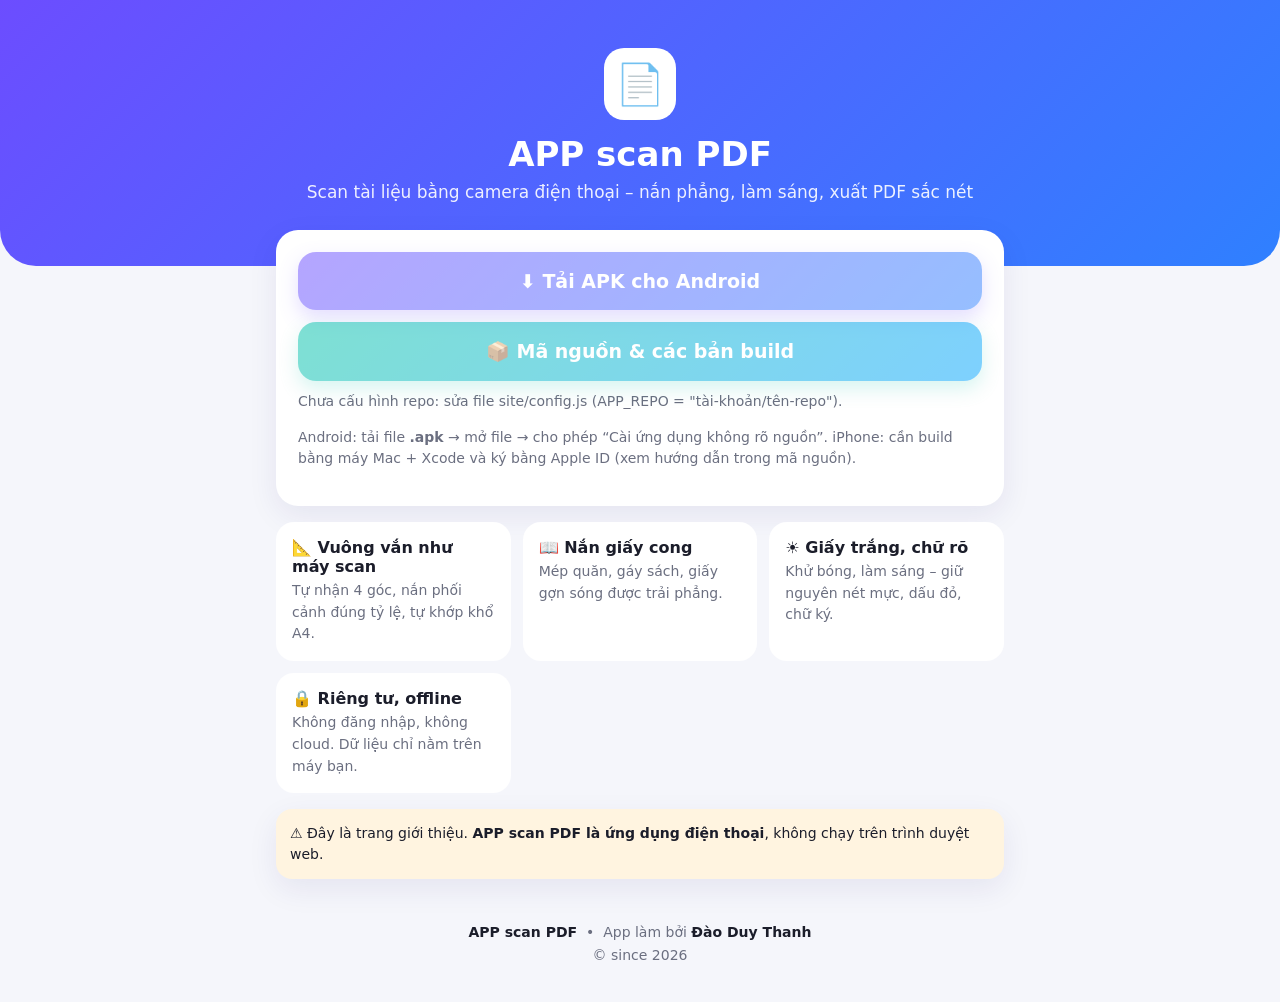
==== site/index.html @ d69fa2d2 "up date" ====
<!DOCTYPE html>
<html lang="vi">
<head>
<meta charset="utf-8">
<meta name="viewport" content="width=device-width, initial-scale=1">
<title>APP scan PDF – Scan tài liệu trên điện thoại</title>
<meta name="description" content="APP scan PDF: scan tài liệu bằng camera, nắn phẳng, làm sáng, xuất PDF. App làm bởi Đào Duy Thanh.">
<style>
  :root{--v:#6C4DFF;--b:#2F80FF;--t:#00C2A8;--ink:#1B1D2A;--bg:#F5F6FB}
  *{box-sizing:border-box}
  body{margin:0;font-family:system-ui,-apple-system,"Segoe UI",Roboto,Arial,sans-serif;background:var(--bg);color:var(--ink)}
  header{background:linear-gradient(135deg,var(--v),var(--b));color:#fff;padding:48px 20px 64px;border-radius:0 0 36px 36px;text-align:center}
  .logo{width:72px;height:72px;margin:0 auto 14px;background:#fff;border-radius:20px;display:flex;align-items:center;justify-content:center;font-size:40px}
  h1{margin:0;font-size:34px;font-weight:900}
  header p{margin:8px 0 0;opacity:.9;font-size:17px}
  main{max-width:760px;margin:-36px auto 0;padding:0 16px}
  .card{background:#fff;border-radius:22px;padding:22px;box-shadow:0 10px 30px rgba(40,30,120,.08);margin-bottom:16px}
  .btn{display:flex;align-items:center;justify-content:center;gap:10px;width:100%;padding:18px;border-radius:18px;
       background:linear-gradient(135deg,var(--v),var(--b));color:#fff;font-size:19px;font-weight:800;text-decoration:none;
       box-shadow:0 8px 18px rgba(108,77,255,.35)}
  .btn.alt{background:linear-gradient(135deg,#00C2A8,#00A3FF);box-shadow:0 8px 18px rgba(0,194,168,.3);margin-top:12px}
  .muted{color:#6B6F80;font-size:14px;line-height:1.55}
  .grid{display:grid;grid-template-columns:repeat(auto-fit,minmax(200px,1fr));gap:12px}
  .f{background:#fff;border-radius:18px;padding:16px}
  .f b{display:block;margin-bottom:4px}
  .warn{background:#FFF4E0;border-radius:16px;padding:14px;font-size:14px;line-height:1.5}
  footer{text-align:center;color:#6B6F80;font-size:14px;line-height:1.6;padding:26px 16px 36px}
  footer b{color:var(--ink);font-weight:900}
  #status{margin-top:10px}
</style>
<script src="config.js"></script>
</head>
<body>
<header>
  <div class="logo">📄</div>
  <h1>APP scan PDF</h1>
  <p>Scan tài liệu bằng camera điện thoại – nắn phẳng, làm sáng, xuất PDF sắc nét</p>
</header>
<main>
  <div class="card">
    <a id="apk" class="btn" href="#">⬇️ Tải APK cho Android</a>
    <a id="gh" class="btn alt" href="#">📦 Mã nguồn &amp; các bản build</a>
    <p id="status" class="muted"></p>
    <p class="muted">Android: tải file <b>.apk</b> → mở file → cho phép “Cài ứng dụng không rõ nguồn”.
      iPhone: cần build bằng máy Mac + Xcode và ký bằng Apple ID (xem hướng dẫn trong mã nguồn).</p>
  </div>
  <div class="grid">
    <div class="f"><b>📐 Vuông vắn như máy scan</b><span class="muted">Tự nhận 4 góc, nắn phối cảnh đúng tỷ lệ, tự khớp khổ A4.</span></div>
    <div class="f"><b>📖 Nắn giấy cong</b><span class="muted">Mép quăn, gáy sách, giấy gợn sóng được trải phẳng.</span></div>
    <div class="f"><b>☀️ Giấy trắng, chữ rõ</b><span class="muted">Khử bóng, làm sáng – giữ nguyên nét mực, dấu đỏ, chữ ký.</span></div>
    <div class="f"><b>🔒 Riêng tư, offline</b><span class="muted">Không đăng nhập, không cloud. Dữ liệu chỉ nằm trên máy bạn.</span></div>
  </div>
  <div class="card warn" style="margin-top:16px">
    ⚠️ Đây là trang giới thiệu. <b>APP scan PDF là ứng dụng điện thoại</b>, không chạy trên trình duyệt web.
  </div>
</main>
<footer>
  <b>APP scan PDF</b> &nbsp;•&nbsp; App làm bởi <b>Đào Duy Thanh</b><br>© since 2026
</footer>
<script>
  const repo = (window.APP_REPO || "").trim();
  const apk = document.getElementById("apk"), gh = document.getElementById("gh"), st = document.getElementById("status");
  if (!repo) {
    apk.removeAttribute("href"); gh.removeAttribute("href");
    apk.style.opacity = gh.style.opacity = .5;
    st.textContent = "Chưa cấu hình repo: sửa file site/config.js (APP_REPO = \"tài-khoản/tên-repo\").";
  } else {
    apk.href = "https://github.com/" + repo + "/releases/latest/download/app-release.apk";
    gh.href = "https://github.com/" + repo + "/releases";
    fetch("https://api.github.com/repos/" + repo + "/releases/latest")
      .then(r => r.ok ? r.json() : Promise.reject(r.status))
      .then(j => { st.textContent = "Bản mới nhất: " + j.name + " – " + new Date(j.published_at).toLocaleString("vi-VN"); })
      .catch(() => { st.textContent = "Chưa có bản build nào. Bản APK sẽ xuất hiện sau khi GitHub Actions build thành công."; });
  }
</script>
</body>
</html>
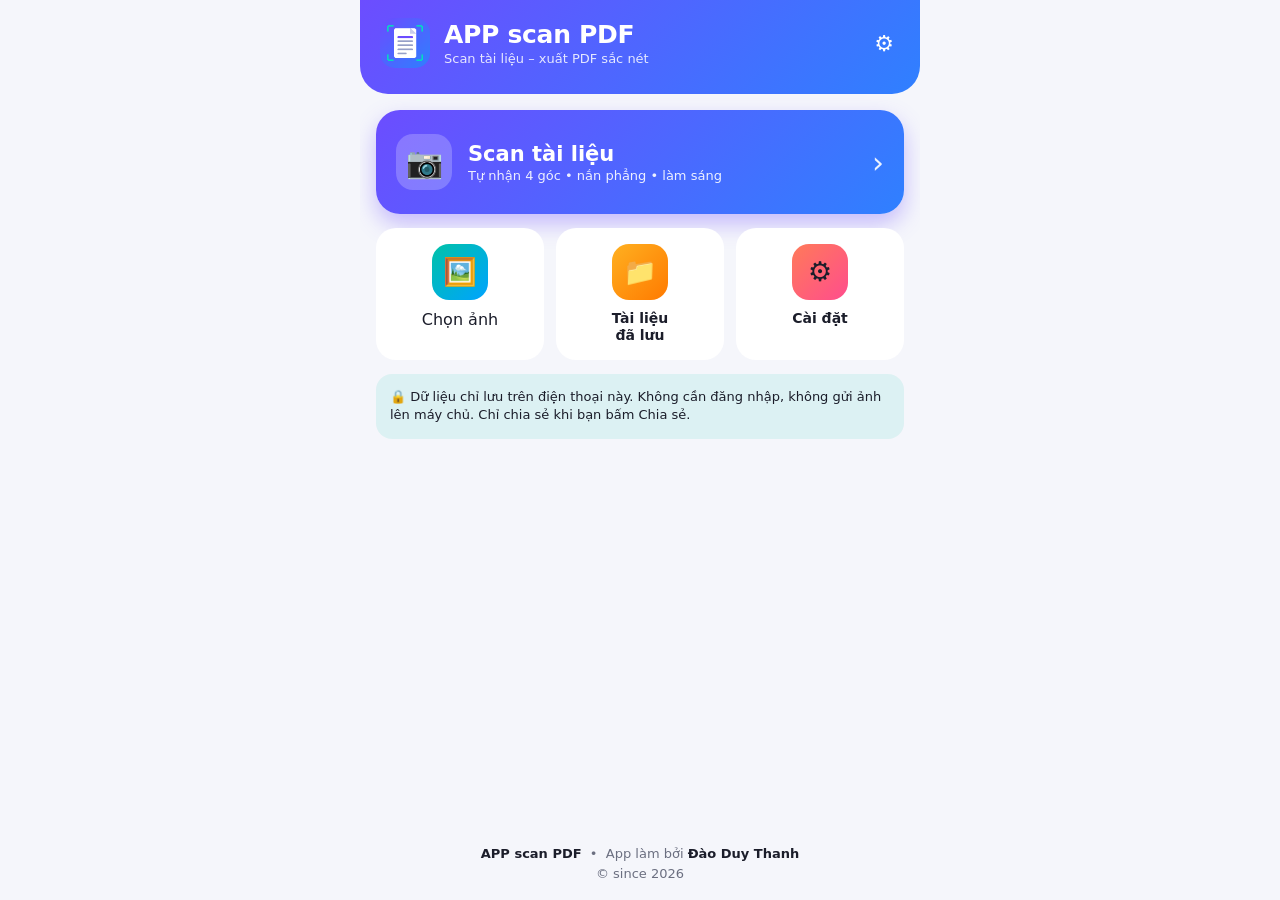
==== commit 5a2dd78f: "tạo app" ====
--- a/site/index.html
+++ b/site/index.html
@@ -2,76 +2,186 @@
 <html lang="vi">
 <head>
 <meta charset="utf-8">
-<meta name="viewport" content="width=device-width, initial-scale=1">
-<title>APP scan PDF – Scan tài liệu trên điện thoại</title>
-<meta name="description" content="APP scan PDF: scan tài liệu bằng camera, nắn phẳng, làm sáng, xuất PDF. App làm bởi Đào Duy Thanh.">
-<style>
-  :root{--v:#6C4DFF;--b:#2F80FF;--t:#00C2A8;--ink:#1B1D2A;--bg:#F5F6FB}
-  *{box-sizing:border-box}
-  body{margin:0;font-family:system-ui,-apple-system,"Segoe UI",Roboto,Arial,sans-serif;background:var(--bg);color:var(--ink)}
-  header{background:linear-gradient(135deg,var(--v),var(--b));color:#fff;padding:48px 20px 64px;border-radius:0 0 36px 36px;text-align:center}
-  .logo{width:72px;height:72px;margin:0 auto 14px;background:#fff;border-radius:20px;display:flex;align-items:center;justify-content:center;font-size:40px}
-  h1{margin:0;font-size:34px;font-weight:900}
-  header p{margin:8px 0 0;opacity:.9;font-size:17px}
-  main{max-width:760px;margin:-36px auto 0;padding:0 16px}
-  .card{background:#fff;border-radius:22px;padding:22px;box-shadow:0 10px 30px rgba(40,30,120,.08);margin-bottom:16px}
-  .btn{display:flex;align-items:center;justify-content:center;gap:10px;width:100%;padding:18px;border-radius:18px;
-       background:linear-gradient(135deg,var(--v),var(--b));color:#fff;font-size:19px;font-weight:800;text-decoration:none;
-       box-shadow:0 8px 18px rgba(108,77,255,.35)}
-  .btn.alt{background:linear-gradient(135deg,#00C2A8,#00A3FF);box-shadow:0 8px 18px rgba(0,194,168,.3);margin-top:12px}
-  .muted{color:#6B6F80;font-size:14px;line-height:1.55}
-  .grid{display:grid;grid-template-columns:repeat(auto-fit,minmax(200px,1fr));gap:12px}
-  .f{background:#fff;border-radius:18px;padding:16px}
-  .f b{display:block;margin-bottom:4px}
-  .warn{background:#FFF4E0;border-radius:16px;padding:14px;font-size:14px;line-height:1.5}
-  footer{text-align:center;color:#6B6F80;font-size:14px;line-height:1.6;padding:26px 16px 36px}
-  footer b{color:var(--ink);font-weight:900}
-  #status{margin-top:10px}
-</style>
-<script src="config.js"></script>
+<meta name="viewport" content="width=device-width, initial-scale=1, viewport-fit=cover, user-scalable=no">
+<meta name="theme-color" content="#6C4DFF">
+<meta name="apple-mobile-web-app-capable" content="yes">
+<meta name="mobile-web-app-capable" content="yes">
+<meta name="apple-mobile-web-app-status-bar-style" content="black-translucent">
+<meta name="apple-mobile-web-app-title" content="APP scan PDF">
+<meta name="description" content="APP scan PDF – scan tài liệu bằng camera điện thoại, nắn phẳng, làm sáng, xuất PDF. App làm bởi Đào Duy Thanh.">
+<title>APP scan PDF</title>
+<link rel="manifest" href="manifest.webmanifest">
+<link rel="icon" href="icons/icon-192.png">
+<link rel="apple-touch-icon" href="icons/apple-touch-icon.png">
+<link rel="stylesheet" href="app.css">
 </head>
 <body>
-<header>
-  <div class="logo">📄</div>
-  <h1>APP scan PDF</h1>
-  <p>Scan tài liệu bằng camera điện thoại – nắn phẳng, làm sáng, xuất PDF sắc nét</p>
-</header>
-<main>
-  <div class="card">
-    <a id="apk" class="btn" href="#">⬇️ Tải APK cho Android</a>
-    <a id="gh" class="btn alt" href="#">📦 Mã nguồn &amp; các bản build</a>
-    <p id="status" class="muted"></p>
-    <p class="muted">Android: tải file <b>.apk</b> → mở file → cho phép “Cài ứng dụng không rõ nguồn”.
-      iPhone: cần build bằng máy Mac + Xcode và ký bằng Apple ID (xem hướng dẫn trong mã nguồn).</p>
-  </div>
-  <div class="grid">
-    <div class="f"><b>📐 Vuông vắn như máy scan</b><span class="muted">Tự nhận 4 góc, nắn phối cảnh đúng tỷ lệ, tự khớp khổ A4.</span></div>
-    <div class="f"><b>📖 Nắn giấy cong</b><span class="muted">Mép quăn, gáy sách, giấy gợn sóng được trải phẳng.</span></div>
-    <div class="f"><b>☀️ Giấy trắng, chữ rõ</b><span class="muted">Khử bóng, làm sáng – giữ nguyên nét mực, dấu đỏ, chữ ký.</span></div>
-    <div class="f"><b>🔒 Riêng tư, offline</b><span class="muted">Không đăng nhập, không cloud. Dữ liệu chỉ nằm trên máy bạn.</span></div>
-  </div>
-  <div class="card warn" style="margin-top:16px">
-    ⚠️ Đây là trang giới thiệu. <b>APP scan PDF là ứng dụng điện thoại</b>, không chạy trên trình duyệt web.
-  </div>
-</main>
-<footer>
-  <b>APP scan PDF</b> &nbsp;•&nbsp; App làm bởi <b>Đào Duy Thanh</b><br>© since 2026
-</footer>
-<script>
-  const repo = (window.APP_REPO || "").trim();
-  const apk = document.getElementById("apk"), gh = document.getElementById("gh"), st = document.getElementById("status");
-  if (!repo) {
-    apk.removeAttribute("href"); gh.removeAttribute("href");
-    apk.style.opacity = gh.style.opacity = .5;
-    st.textContent = "Chưa cấu hình repo: sửa file site/config.js (APP_REPO = \"tài-khoản/tên-repo\").";
-  } else {
-    apk.href = "https://github.com/" + repo + "/releases/latest/download/app-release.apk";
-    gh.href = "https://github.com/" + repo + "/releases";
-    fetch("https://api.github.com/repos/" + repo + "/releases/latest")
-      .then(r => r.ok ? r.json() : Promise.reject(r.status))
-      .then(j => { st.textContent = "Bản mới nhất: " + j.name + " – " + new Date(j.published_at).toLocaleString("vi-VN"); })
-      .catch(() => { st.textContent = "Chưa có bản build nào. Bản APK sẽ xuất hiện sau khi GitHub Actions build thành công."; });
-  }
-</script>
+<div id="app">
+
+  <!-- ===================== TRANG CHỦ ===================== -->
+  <section id="home" class="screen active">
+    <header class="brand">
+      <img class="logo" src="icons/icon-192.png" alt="APP scan PDF">
+      <div class="bt"><h1>APP scan PDF</h1><p>Scan tài liệu – xuất PDF sắc nét</p></div>
+      <button class="icon-btn light" data-go="settings" aria-label="Cài đặt">⚙️</button>
+    </header>
+    <main class="pad">
+      <button class="big-btn" id="btnScan">
+        <span class="bi">📷</span>
+        <span class="bl"><b>Scan tài liệu</b><small>Tự nhận 4 góc • nắn phẳng • làm sáng</small></span>
+        <span class="chev">›</span>
+      </button>
+      <div class="tiles">
+        <label class="tile"><input type="file" id="fileImport" accept="image/*" multiple hidden>
+          <span class="ti g-teal">🖼️</span>Chọn ảnh</label>
+        <button class="tile" data-go="library"><span class="ti g-amber">📁</span>Tài liệu<br>đã lưu</button>
+        <button class="tile" data-go="settings"><span class="ti g-coral">⚙️</span>Cài đặt</button>
+      </div>
+      <div id="installBox" class="note hidden">
+        <b>📲 Cài APP scan PDF lên màn hình chính</b>
+        <span id="installText">Mở nhanh như app, dùng được khi không có mạng.</span>
+        <button id="btnInstall" class="btn small">Cài đặt app</button>
+      </div>
+      <h3 id="recentTitle" class="hidden">Gần đây</h3>
+      <div id="recent"></div>
+      <div class="note teal">🔒 Dữ liệu chỉ lưu trên điện thoại này. Không cần đăng nhập, không gửi ảnh lên máy chủ. Chỉ chia sẻ khi bạn bấm Chia sẻ.</div>
+    </main>
+    <footer class="foot"><b>APP scan PDF</b> &nbsp;•&nbsp; App làm bởi <b>Đào Duy Thanh</b><br>© since 2026</footer>
+  </section>
+
+  <!-- ===================== CAMERA ===================== -->
+  <section id="camera" class="screen dark">
+    <div class="cam-top">
+      <button class="icon-btn light" id="camClose" aria-label="Đóng">✕</button>
+      <div class="sp"></div>
+      <button class="icon-btn light" id="camTorch" aria-label="Đèn" hidden>🔦</button>
+      <button class="icon-btn light" id="camGrid" aria-label="Lưới">▦</button>
+      <button class="pill" id="camAuto">Tự động</button>
+    </div>
+    <div class="cam-view" id="camView">
+      <video id="video" playsinline muted autoplay></video>
+      <canvas id="overlay"></canvas>
+      <div class="level hidden" id="level"><div class="bub"><i></i></div><span>Máy song song giấy</span></div>
+      <div class="flash" id="camFlash"></div>
+    </div>
+    <div class="cam-hint" id="camHint">Đang mở camera…</div>
+    <div class="cam-bottom">
+      <label class="round-btn"><input type="file" id="camImport" accept="image/*" multiple hidden>🖼️</label>
+      <button class="shutter" id="shutter" aria-label="Chụp"><span>📷</span></button>
+      <button class="thumb-btn" id="camDone"><img id="camThumb" alt=""><b id="camCount">0</b><small>Xong</small></button>
+    </div>
+  </section>
+
+  <!-- ===================== TRANG TÀI LIỆU ===================== -->
+  <section id="doc" class="screen">
+    <div class="bar">
+      <button class="icon-btn" data-back aria-label="Quay lại">‹</button>
+      <h2 id="docName" class="grow ellipsis">Tài liệu</h2>
+      <button class="icon-btn" id="docRename" aria-label="Đổi tên">✏️</button>
+    </div>
+    <main class="pad" id="pageList"></main>
+    <div class="actions">
+      <button class="btn outline" id="docAddCam">📷 Chụp</button>
+      <label class="btn outline sq"><input type="file" id="docImport" accept="image/*" multiple hidden>🖼️</label>
+      <button class="btn" id="docExport">⬆️ Xuất / Gửi</button>
+    </div>
+  </section>
+
+  <!-- ===================== CHỈNH SỬA ===================== -->
+  <section id="editor" class="screen">
+    <div class="bar">
+      <button class="icon-btn" id="edBack" aria-label="Xong">‹</button>
+      <h2 class="grow" id="edTitle">Trang 1</h2>
+      <button class="icon-btn" id="edUndo" aria-label="Hoàn tác">↶</button>
+      <button class="icon-btn" id="edRedo" aria-label="Làm lại">↷</button>
+    </div>
+    <div class="ed-view" id="edView">
+      <canvas id="edCanvas"></canvas>
+      <canvas id="edGrid" class="hidden"></canvas>
+      <div class="ed-corner hidden" id="edCorner"><canvas id="cornerCanvas"></canvas><canvas id="loupe" class="hidden"></canvas></div>
+      <div class="spinner hidden" id="edSpin"></div>
+      <div class="ed-tools">
+        <button class="chip-btn" id="edCompare">⇆ Giữ để so sánh</button>
+        <button class="chip-btn" id="edGridBtn">▦ Lưới</button>
+      </div>
+    </div>
+    <div class="ed-panel" id="edPanel"></div>
+    <nav class="tabs">
+      <button data-tab="crop" class="on">✂️<span>Góc / Crop</span></button>
+      <button data-tab="light">☀️<span>Ánh sáng</span></button>
+      <button data-tab="color">🎨<span>Chế độ màu</span></button>
+    </nav>
+  </section>
+
+  <!-- ===================== XUẤT FILE ===================== -->
+  <section id="export" class="screen">
+    <div class="bar"><button class="icon-btn" data-back aria-label="Quay lại">‹</button><h2 class="grow">Xuất file</h2></div>
+    <main class="pad">
+      <label class="lbl">Định dạng</label>
+      <div class="chips" id="exFormat">
+        <button data-v="pdf" class="on">PDF</button><button data-v="jpg">JPG</button><button data-v="png">PNG</button><button data-v="orig">Ảnh gốc</button>
+      </div>
+      <label class="lbl" for="exName">Tên file</label>
+      <input id="exName" class="input" placeholder="Tên file (có thể dùng tiếng Việt)">
+      <div id="exPdfOpts">
+        <label class="lbl">Khổ giấy PDF</label>
+        <div class="chips" id="exSize"><button data-v="a4" class="on">A4</button><button data-v="auto">Theo tài liệu</button><button data-v="letter">Letter</button><button data-v="a5">A5</button></div>
+        <label class="lbl">Chất lượng ảnh trong PDF</label>
+        <div class="chips" id="exPdfQ"><button data-v="95" class="on">Cao (JPEG 95)</button><button data-v="85">Vừa (85)</button><button data-v="lossless">Không nén mất dữ liệu</button></div>
+      </div>
+      <div id="exJpgOpts" class="hidden">
+        <label class="lbl">Chất lượng JPG: <b id="exJpgQv">95</b></label>
+        <input type="range" id="exJpgQ" min="60" max="100" value="95">
+      </div>
+      <p class="muted" id="exNote">Ảnh xuất dùng độ phân giải đầy đủ của ảnh chụp, mã hoá 1 lần.</p>
+      <div id="exResult"></div>
+    </main>
+    <div class="actions">
+      <button class="btn outline" id="exSave">💾 Lưu về máy</button>
+      <button class="btn" id="exShare">📤 Chia sẻ</button>
+    </div>
+  </section>
+
+  <!-- ===================== THƯ VIỆN ===================== -->
+  <section id="library" class="screen">
+    <div class="bar"><button class="icon-btn" data-back aria-label="Quay lại">‹</button><h2 class="grow">Tài liệu đã lưu</h2></div>
+    <main class="pad">
+      <input id="libSearch" class="input" placeholder="🔍 Tìm theo tên">
+      <div id="libList"></div>
+    </main>
+  </section>
+
+  <!-- ===================== CÀI ĐẶT ===================== -->
+  <section id="settings" class="screen">
+    <div class="bar"><button class="icon-btn" data-back aria-label="Quay lại">‹</button><h2 class="grow">Cài đặt</h2></div>
+    <main class="pad">
+      <div class="card">
+        <label class="row-sw"><span><b>Tự động chụp</b><small>Chụp khi 4 góc ổn định. Luôn có nút chụp tay.</small></span><input type="checkbox" id="setAuto"></label>
+        <label class="row-sw"><span><b>Lưới căn chỉnh</b><small>Lưới 3×3, khung A4, thước thăng bằng.</small></span><input type="checkbox" id="setGrid"></label>
+        <label class="lbl">Chế độ màu mặc định</label>
+        <div class="chips" id="setMode"></div>
+      </div>
+      <div class="card">
+        <b>Lưu trữ trên máy</b>
+        <p class="muted" id="storageInfo">…</p>
+        <button class="btn outline small" id="btnPersist">Giữ dữ liệu lâu dài</button>
+      </div>
+      <div class="card">
+        <b>Ứng dụng Android</b>
+        <p class="muted">Bản cài APK (có thêm OCR). <a href="about.html">Trang tải APK & giới thiệu ›</a></p>
+      </div>
+      <p class="muted center">Phiên bản web 0.3.0</p>
+    </main>
+    <footer class="foot"><b>APP scan PDF</b> &nbsp;•&nbsp; App làm bởi <b>Đào Duy Thanh</b><br>© since 2026</footer>
+  </section>
+</div>
+
+<div id="toast"></div>
+<div id="modal" class="modal hidden"><div class="sheet" id="sheet"></div></div>
+
+<script src="config.js"></script>
+<script src="cv.js"></script>
+<script src="pdf.js"></script>
+<script src="app.js"></script>
 </body>
 </html>
--- a/site/app.css
+++ b/site/app.css
@@ -0,0 +1,140 @@
+:root{
+  --v:#6C4DFF;--b:#2F80FF;--t:#00C2A8;--c:#FF6B6B;--a:#FFB020;--ink:#1B1D2A;--bg:#F5F6FB;--mut:#6B6F80;
+  --g:linear-gradient(135deg,#6C4DFF,#2F80FF);
+  --safe-t:env(safe-area-inset-top,0px);--safe-b:env(safe-area-inset-bottom,0px);
+}
+*{box-sizing:border-box;-webkit-tap-highlight-color:transparent}
+html,body{margin:0;height:100%;background:var(--bg);color:var(--ink);
+  font-family:system-ui,-apple-system,"Segoe UI",Roboto,"Helvetica Neue",Arial,sans-serif;overscroll-behavior:none}
+button,input,label.btn,label.tile{font:inherit}
+button{cursor:pointer}
+.hidden{display:none!important}
+#app{max-width:560px;margin:0 auto;height:100%;position:relative}
+.screen{display:none;flex-direction:column;height:100%;min-height:100dvh;overflow:hidden}
+.screen.active{display:flex}
+.screen>main{flex:1;overflow-y:auto;-webkit-overflow-scrolling:touch}
+.pad{padding:16px}
+.dark{background:#000;color:#fff}
+
+/* thương hiệu */
+.brand{background:var(--g);color:#fff;display:flex;align-items:center;gap:14px;
+  padding:calc(18px + var(--safe-t)) 14px 26px 20px;border-radius:0 0 28px 28px}
+.logo{width:50px;height:50px;border-radius:15px;background:#fff;display:flex;align-items:center;justify-content:center;font-size:28px;flex:none}
+.brand h1{margin:0;font-size:25px;font-weight:900;letter-spacing:-.3px}
+.brand p{margin:2px 0 0;font-size:13px;opacity:.85}
+.bt{flex:1}
+.foot{text-align:center;color:var(--mut);font-size:13px;line-height:1.55;padding:14px 16px calc(16px + var(--safe-b))}
+.foot b{color:var(--ink);font-weight:900}
+
+/* nút */
+.icon-btn{width:44px;height:44px;border:0;border-radius:14px;background:transparent;font-size:22px;color:var(--ink);flex:none}
+.icon-btn.light{color:#fff}
+.icon-btn:active{background:rgba(108,77,255,.12)}
+.big-btn{width:100%;display:flex;align-items:center;gap:16px;border:0;border-radius:24px;padding:20px;
+  background:var(--g);color:#fff;box-shadow:0 10px 22px rgba(108,77,255,.35);text-align:left;min-height:104px}
+.big-btn:active{transform:scale(.985)}
+.bi{width:56px;height:56px;border-radius:17px;background:rgba(255,255,255,.22);display:flex;align-items:center;justify-content:center;font-size:30px;flex:none}
+.bl{flex:1;display:flex;flex-direction:column}.bl b{font-size:21px;font-weight:800}.bl small{opacity:.9;font-size:13px;margin-top:2px}
+.chev{font-size:30px;opacity:.9}
+.tiles{display:grid;grid-template-columns:repeat(3,1fr);gap:12px;margin-top:14px}
+.tile{background:#fff;border:0;border-radius:20px;padding:16px 6px;display:flex;flex-direction:column;align-items:center;gap:10px;
+  font-weight:700;font-size:14px;color:var(--ink);text-align:center;line-height:1.2;cursor:pointer}
+.tile:active{transform:scale(.97)}
+.ti{width:56px;height:56px;border-radius:17px;display:flex;align-items:center;justify-content:center;font-size:27px}
+.g-teal{background:linear-gradient(135deg,#00C2A8,#00A3FF)}.g-amber{background:linear-gradient(135deg,#FFB020,#FF7A00)}
+.g-coral{background:linear-gradient(135deg,#FF7A59,#FF4D8D)}
+.btn{display:inline-flex;align-items:center;justify-content:center;gap:8px;border:0;border-radius:16px;min-height:54px;padding:0 18px;
+  background:var(--g);color:#fff;font-weight:800;font-size:16px;box-shadow:0 6px 14px rgba(108,77,255,.28);cursor:pointer}
+.btn.outline{background:#fff;color:var(--v);box-shadow:none;border:2px solid var(--v)}
+.btn.small{min-height:42px;font-size:14px;padding:0 14px}
+.btn.sq{width:58px;padding:0;font-size:22px;flex:none}
+.btn.danger{background:linear-gradient(135deg,#FF7A59,#FF4D8D)}
+.btn:disabled{opacity:.5}
+.actions{display:flex;gap:10px;padding:12px 16px calc(12px + var(--safe-b));background:#fff;box-shadow:0 -4px 16px rgba(0,0,0,.05)}
+.actions .btn{flex:1;white-space:nowrap;padding:0 10px;font-size:15px}
+.pill{border:0;border-radius:20px;padding:8px 14px;background:rgba(255,255,255,.18);color:#fff;font-weight:700}
+.pill.off{background:rgba(255,255,255,.08);opacity:.75}
+
+.bar{display:flex;align-items:center;gap:4px;padding:calc(8px + var(--safe-t)) 8px 8px;background:var(--bg)}
+.bar h2{margin:0 4px;font-size:19px;font-weight:800}
+.grow{flex:1}.ellipsis{white-space:nowrap;overflow:hidden;text-overflow:ellipsis}.sp{flex:1}
+h3{font-size:17px;font-weight:800;margin:22px 2px 8px}
+.note{display:flex;flex-direction:column;gap:6px;background:#fff;border-radius:16px;padding:14px;margin-top:14px;font-size:13px;line-height:1.45}
+.note.teal{background:rgba(0,194,168,.10)}
+.card{background:#fff;border-radius:18px;padding:16px;margin-bottom:12px}
+.muted{color:var(--mut);font-size:13px;line-height:1.5}.center{text-align:center}
+.lbl{display:block;font-weight:700;font-size:14px;margin:16px 2px 8px}
+.input{width:100%;border:1.5px solid #dcdde6;border-radius:14px;padding:14px;font-size:16px;background:#fff;outline:none}
+.input:focus{border-color:var(--v)}
+.chips{display:flex;flex-wrap:wrap;gap:8px}
+.chips button,.chip-btn{border:1.5px solid #dcdde6;background:#fff;border-radius:12px;padding:9px 13px;font-weight:700;font-size:14px;color:var(--ink)}
+.chips button.on{border-color:var(--v);background:rgba(108,77,255,.12);color:var(--v)}
+input[type=range]{width:100%;accent-color:var(--v);height:30px}
+.row-sw{display:flex;align-items:center;gap:12px;padding:8px 0}.row-sw span{flex:1;display:flex;flex-direction:column}
+.row-sw small{color:var(--mut);font-size:12px}.row-sw input{width:24px;height:24px;accent-color:var(--v)}
+
+/* danh sách */
+.doc-item,.page-item{display:flex;align-items:center;gap:12px;background:#fff;border-radius:16px;padding:10px;margin-bottom:10px}
+.doc-item img,.page-item img{width:56px;height:76px;object-fit:contain;border-radius:8px;background:#eef0f6;flex:none}
+.doc-item .info,.page-item .info{flex:1;min-width:0}
+.doc-item b,.page-item b{display:block;font-size:15px}
+.doc-item small,.page-item small{color:var(--mut);font-size:12px}
+.page-item .ops{display:flex;flex-wrap:wrap;gap:2px;justify-content:flex-end;max-width:132px}
+.page-item .ops button{width:42px;height:40px;border:0;border-radius:12px;background:#f1f2f8;font-size:17px}
+.warn{color:#E07A00;font-size:12px}
+.sel{width:24px;height:24px;accent-color:var(--v);flex:none}
+
+/* camera */
+.cam-top{display:flex;align-items:center;gap:6px;padding:calc(6px + var(--safe-t)) 10px 6px;z-index:2}
+.cam-view{position:relative;flex:1;overflow:hidden;background:#111}
+#video{position:absolute;inset:0;width:100%;height:100%;object-fit:contain}
+#overlay{position:absolute;inset:0;width:100%;height:100%}
+.flash{position:absolute;inset:0;background:#fff;opacity:0;pointer-events:none;transition:opacity .25s}
+.flash.on{opacity:.8;transition:none}
+.cam-hint{text-align:center;padding:10px 16px;font-size:15px;min-height:40px}
+.cam-bottom{display:flex;align-items:center;justify-content:space-between;padding:6px 22px calc(18px + var(--safe-b))}
+.round-btn{width:56px;height:56px;border-radius:50%;background:rgba(255,255,255,.15);display:flex;align-items:center;justify-content:center;font-size:24px;cursor:pointer}
+.shutter{width:84px;height:84px;border-radius:50%;border:0;padding:5px;background:var(--g);box-shadow:0 0 18px rgba(108,77,255,.6)}
+.shutter span{display:flex;align-items:center;justify-content:center;width:100%;height:100%;border-radius:50%;background:#fff;font-size:32px}
+.shutter:active span{background:#ddd}
+.shutter.busy span{background:#999}
+.thumb-btn{width:64px;height:72px;border:0;background:transparent;color:#fff;position:relative;display:flex;flex-direction:column;align-items:center;gap:2px;padding:0}
+.thumb-btn img{width:44px;height:52px;object-fit:cover;border-radius:6px;background:#333;border:2px solid #fff}
+.thumb-btn b{position:absolute;top:-6px;right:2px;background:var(--v);border-radius:12px;min-width:22px;height:22px;font-size:12px;display:flex;align-items:center;justify-content:center}
+.thumb-btn small{font-weight:700}
+.level{position:absolute;left:0;right:0;bottom:12px;display:flex;align-items:center;justify-content:center;gap:8px;pointer-events:none}
+.level .bub{width:60px;height:60px;border-radius:50%;border:2px solid #ffc94d;background:rgba(0,0,0,.4);position:relative}
+.level .bub i{position:absolute;left:24px;top:24px;width:12px;height:12px;border-radius:50%;background:#ffc94d}
+.level span{background:rgba(0,0,0,.45);padding:4px 8px;border-radius:8px;color:#ffc94d;font-size:13px}
+.level.ok .bub{border-color:#69f0ae}.level.ok .bub i{background:#69f0ae}.level.ok span{color:#69f0ae}
+
+/* editor */
+.ed-view{position:relative;flex:1;background:#23242f;overflow:hidden;touch-action:none}
+#edCanvas,#edGrid{position:absolute;max-width:100%;max-height:100%;left:50%;top:50%;transform:translate(-50%,-50%)}
+#edGrid{pointer-events:none}
+.ed-corner{position:absolute;inset:0;background:#000}
+#cornerCanvas{position:absolute;inset:0;width:100%;height:100%;touch-action:none}
+#loupe{position:absolute;top:12px;width:128px;height:128px;border-radius:50%;border:3px solid #fff;pointer-events:none}
+.ed-tools{position:absolute;top:8px;right:8px;display:flex;gap:6px}
+.ed-tools .chip-btn{background:rgba(255,255,255,.92);padding:7px 10px;font-size:13px}
+.ed-panel{background:#fff;padding:10px 14px;max-height:38vh;overflow-y:auto}
+.ed-panel .chips{margin:6px 0}
+.slider{display:flex;align-items:center;gap:10px;font-size:13px}.slider span{width:118px;flex:none}
+.tabs{display:flex;background:#fff;border-top:1px solid #eee;padding-bottom:var(--safe-b)}
+.tabs button{flex:1;border:0;background:transparent;padding:8px 0 10px;display:flex;flex-direction:column;align-items:center;font-size:20px;color:var(--mut)}
+.tabs button span{font-size:12px;font-weight:700;margin-top:2px}
+.tabs button.on{color:var(--v)}
+.ed-row{display:flex;flex-wrap:wrap;gap:8px;align-items:center;margin:6px 0}
+.spinner{position:absolute;top:12px;left:12px;width:26px;height:26px;border:3px solid rgba(255,255,255,.3);border-top-color:#fff;border-radius:50%;animation:spin .8s linear infinite}
+@keyframes spin{to{transform:rotate(360deg)}}
+
+/* toast & modal */
+#toast{position:fixed;left:50%;bottom:calc(96px + var(--safe-b));transform:translateX(-50%) translateY(20px);background:var(--ink);color:#fff;
+  padding:12px 16px;border-radius:14px;font-size:14px;max-width:90vw;opacity:0;transition:all .25s;pointer-events:none;z-index:50;text-align:center}
+#toast.show{opacity:1;transform:translateX(-50%) translateY(0)}
+.modal{position:fixed;inset:0;background:rgba(10,10,30,.45);display:flex;align-items:flex-end;justify-content:center;z-index:40}
+.sheet{background:#fff;width:100%;max-width:560px;border-radius:24px 24px 0 0;padding:20px 18px calc(18px + var(--safe-b));max-height:85vh;overflow-y:auto}
+.sheet h3{margin:0 0 10px}
+.sheet .btns{display:flex;gap:10px;margin-top:16px}.sheet .btns .btn{flex:1}
+.progress{height:8px;background:#eee;border-radius:8px;overflow:hidden;margin-top:12px}.progress i{display:block;height:100%;background:var(--g);width:0;transition:width .2s}
+.res{background:#f6f7fb;border-radius:14px;padding:12px;margin-top:12px;font-size:13px;line-height:1.6}
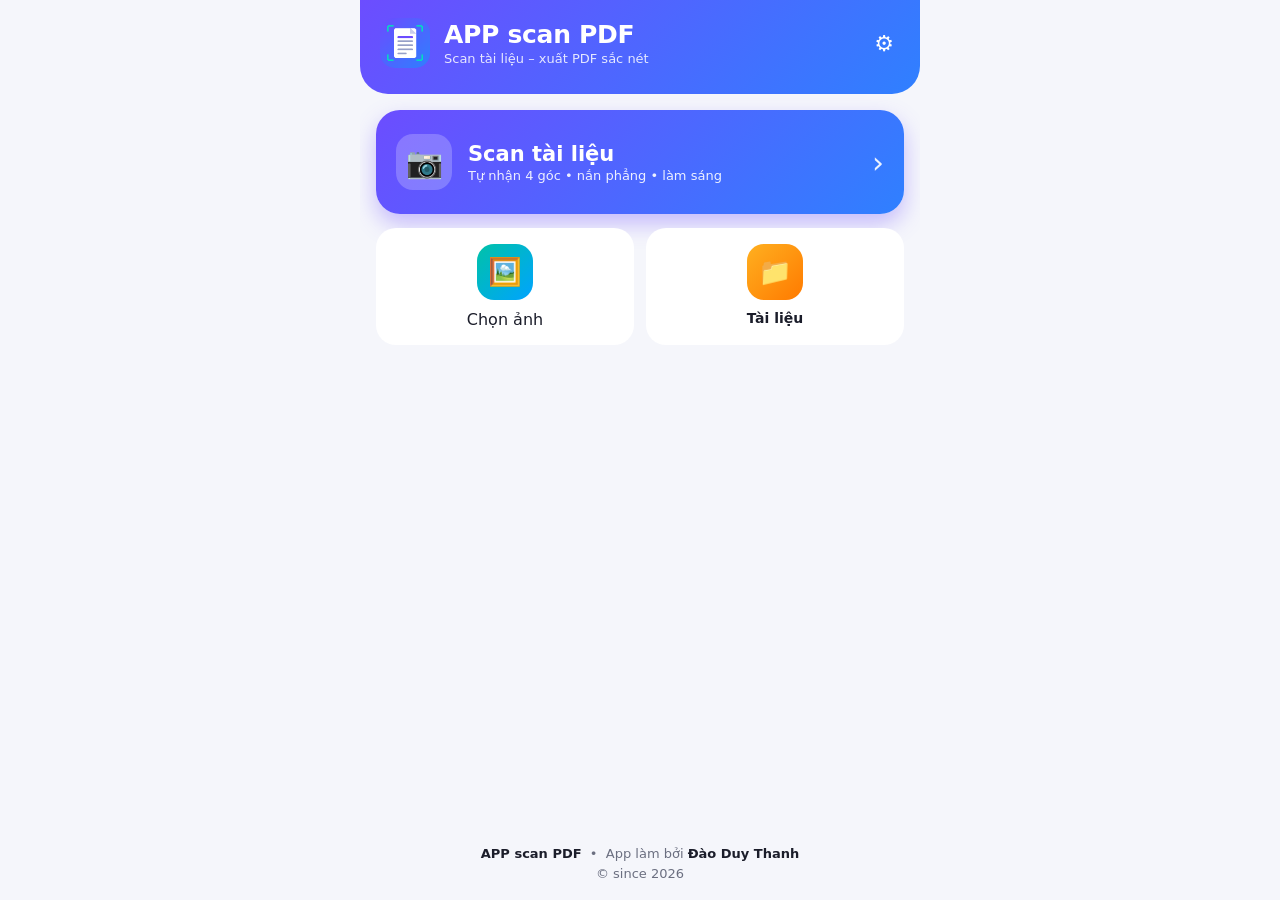
==== commit e4812357: "tạo app" ====
--- a/site/index.html
+++ b/site/index.html
@@ -31,20 +31,13 @@
         <span class="bl"><b>Scan tài liệu</b><small>Tự nhận 4 góc • nắn phẳng • làm sáng</small></span>
         <span class="chev">›</span>
       </button>
-      <div class="tiles">
+      <div class="tiles two">
         <label class="tile"><input type="file" id="fileImport" accept="image/*" multiple hidden>
           <span class="ti g-teal">🖼️</span>Chọn ảnh</label>
-        <button class="tile" data-go="library"><span class="ti g-amber">📁</span>Tài liệu<br>đã lưu</button>
-        <button class="tile" data-go="settings"><span class="ti g-coral">⚙️</span>Cài đặt</button>
-      </div>
-      <div id="installBox" class="note hidden">
-        <b>📲 Cài APP scan PDF lên màn hình chính</b>
-        <span id="installText">Mở nhanh như app, dùng được khi không có mạng.</span>
-        <button id="btnInstall" class="btn small">Cài đặt app</button>
+        <button class="tile" data-go="library"><span class="ti g-amber">📁</span>Tài liệu</button>
       </div>
       <h3 id="recentTitle" class="hidden">Gần đây</h3>
-      <div id="recent"></div>
-      <div class="note teal">🔒 Dữ liệu chỉ lưu trên điện thoại này. Không cần đăng nhập, không gửi ảnh lên máy chủ. Chỉ chia sẻ khi bạn bấm Chia sẻ.</div>
+      <div id="recent" class="home-list"></div>
     </main>
     <footer class="foot"><b>APP scan PDF</b> &nbsp;•&nbsp; App làm bởi <b>Đào Duy Thanh</b><br>© since 2026</footer>
   </section>
@@ -161,16 +154,7 @@
         <label class="lbl">Chế độ màu mặc định</label>
         <div class="chips" id="setMode"></div>
       </div>
-      <div class="card">
-        <b>Lưu trữ trên máy</b>
-        <p class="muted" id="storageInfo">…</p>
-        <button class="btn outline small" id="btnPersist">Giữ dữ liệu lâu dài</button>
-      </div>
-      <div class="card">
-        <b>Ứng dụng Android</b>
-        <p class="muted">Bản cài APK (có thêm OCR). <a href="about.html">Trang tải APK & giới thiệu ›</a></p>
-      </div>
-      <p class="muted center">Phiên bản web 0.3.0</p>
+      <p class="muted center">Phiên bản web 0.4.0</p>
     </main>
     <footer class="foot"><b>APP scan PDF</b> &nbsp;•&nbsp; App làm bởi <b>Đào Duy Thanh</b><br>© since 2026</footer>
   </section>
--- a/site/app.css
+++ b/site/app.css
@@ -37,6 +37,7 @@
 .bl{flex:1;display:flex;flex-direction:column}.bl b{font-size:21px;font-weight:800}.bl small{opacity:.9;font-size:13px;margin-top:2px}
 .chev{font-size:30px;opacity:.9}
 .tiles{display:grid;grid-template-columns:repeat(3,1fr);gap:12px;margin-top:14px}
+.tiles.two{grid-template-columns:1fr 1fr}
 .tile{background:#fff;border:0;border-radius:20px;padding:16px 6px;display:flex;flex-direction:column;align-items:center;gap:10px;
   font-weight:700;font-size:14px;color:var(--ink);text-align:center;line-height:1.2;cursor:pointer}
 .tile:active{transform:scale(.97)}
@@ -138,3 +139,29 @@
 .sheet .btns{display:flex;gap:10px;margin-top:16px}.sheet .btns .btn{flex:1}
 .progress{height:8px;background:#eee;border-radius:8px;overflow:hidden;margin-top:12px}.progress i{display:block;height:100%;background:var(--g);width:0;transition:width .2s}
 .res{background:#f6f7fb;border-radius:14px;padding:12px;margin-top:12px;font-size:13px;line-height:1.6}
+
+/* ---- thanh công cụ chỉnh sửa gọn ---- */
+.tools{display:flex;gap:8px;overflow-x:auto;padding:2px 0 6px;scrollbar-width:none}
+.tools::-webkit-scrollbar{display:none}
+.tool{flex:none;min-width:72px;display:flex;flex-direction:column;align-items:center;gap:3px;border:0;background:#f1f2f8;border-radius:16px;
+  padding:9px 6px 8px;font-size:12px;font-weight:700;color:var(--ink)}
+.tool i{font-size:22px;font-style:normal;line-height:1}
+.tool.on{background:rgba(108,77,255,.14);color:var(--v)}
+.tool:active{transform:scale(.95)}
+.ed-line{display:flex;align-items:center;gap:8px;margin:4px 0}
+.ed-line.end{justify-content:flex-end;margin-top:8px}
+.ed-line .slider{flex:1}
+.select{border:1.5px solid #dcdde6;border-radius:12px;padding:8px 10px;font-size:14px;font-weight:700;background:#fff;color:var(--ink)}
+.mini{border:0;background:#f1f2f8;border-radius:12px;padding:8px 12px;font-weight:700;font-size:13px;color:var(--v);flex:none}
+.slider output{width:34px;text-align:right;font-weight:700;color:var(--v);font-size:12px}
+.slider span{width:86px}
+.adv{margin-top:4px}.adv summary{font-weight:700;font-size:13px;color:var(--mut);padding:6px 0}
+.modes{display:grid;grid-template-columns:1fr 1fr;gap:8px}
+.mode{border:2px solid #e4e5ee;background:#fff;border-radius:16px;padding:12px 8px;font-size:22px;display:flex;align-items:center;gap:8px}
+.mode b{font-size:14px}
+.mode.on{border-color:var(--v);background:rgba(108,77,255,.1);color:var(--v)}
+.ed-panel{max-height:44vh}
+.home-list{margin-top:6px}
+.cam-view.focus::after{content:'';position:absolute;width:70px;height:70px;border:2px solid #ffd54f;border-radius:12px;
+  left:var(--fx);top:var(--fy);transform:translate(-50%,-50%);animation:fpulse .6s ease-out}
+@keyframes fpulse{from{transform:translate(-50%,-50%) scale(1.4);opacity:0}to{transform:translate(-50%,-50%) scale(1);opacity:1}}
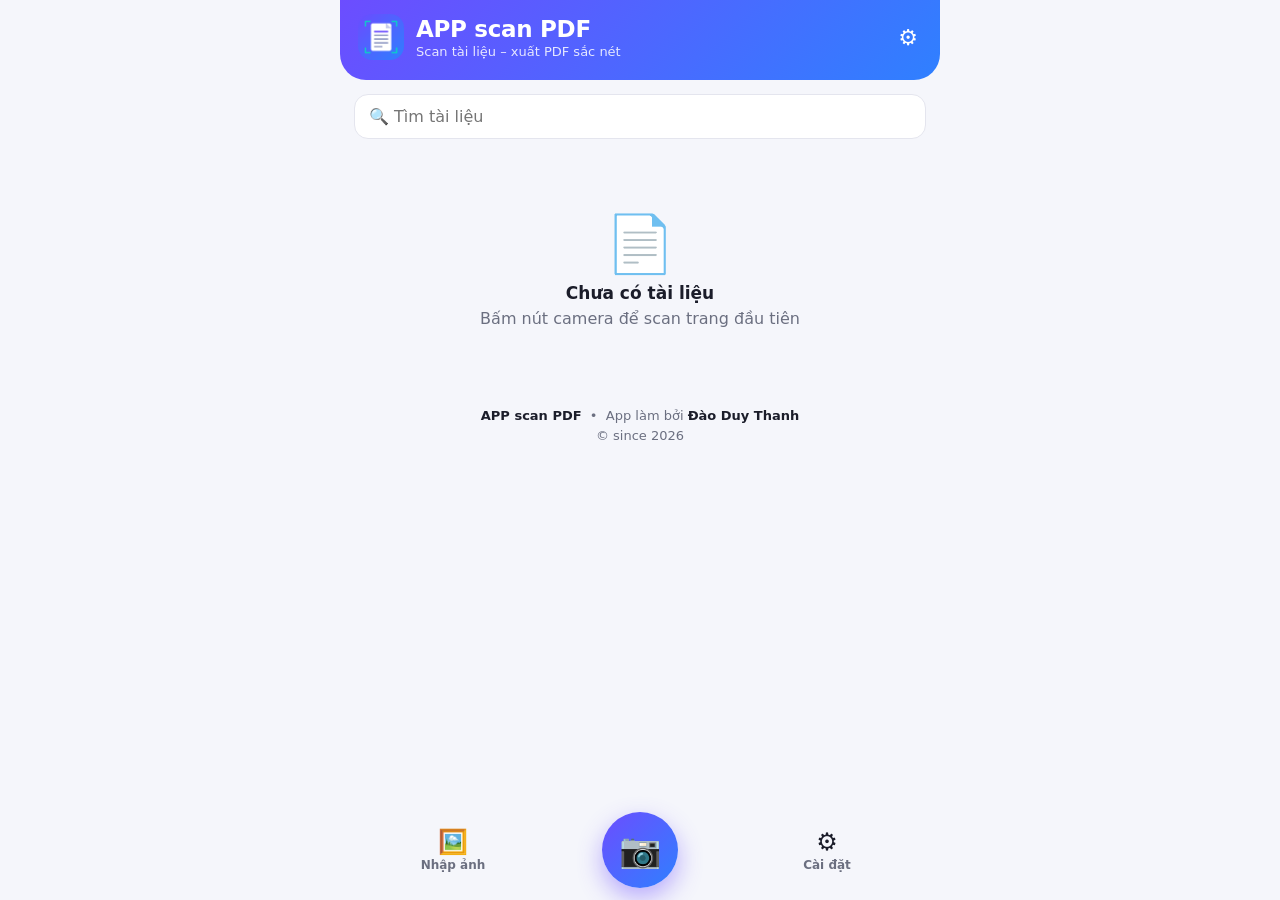
==== commit 82fbbcd2: "update app" ====
--- a/site/index.html
+++ b/site/index.html
@@ -18,145 +18,127 @@
 <body>
 <div id="app">
 
-  <!-- ===================== TRANG CHỦ ===================== -->
+  <!-- ============ TRANG CHỦ: DANH SÁCH TÀI LIỆU ============ -->
   <section id="home" class="screen active">
     <header class="brand">
-      <img class="logo" src="icons/icon-192.png" alt="APP scan PDF">
+      <img class="logo" src="icons/icon-192.png" alt="">
       <div class="bt"><h1>APP scan PDF</h1><p>Scan tài liệu – xuất PDF sắc nét</p></div>
       <button class="icon-btn light" data-go="settings" aria-label="Cài đặt">⚙️</button>
     </header>
+    <div id="inapp" class="inapp hidden">
+      <b>Đang mở trong Zalo/Facebook</b>
+      <span>Camera có thể không hoạt động ổn định. Bấm <b>⋯</b> → <b>Mở bằng trình duyệt</b> (Safari/Chrome).</span>
+      <button class="mini" id="copyLink">Sao chép link</button>
+    </div>
     <main class="pad">
-      <button class="big-btn" id="btnScan">
-        <span class="bi">📷</span>
-        <span class="bl"><b>Scan tài liệu</b><small>Tự nhận 4 góc • nắn phẳng • làm sáng</small></span>
-        <span class="chev">›</span>
-      </button>
-      <div class="tiles two">
-        <label class="tile"><input type="file" id="fileImport" accept="image/*" multiple hidden>
-          <span class="ti g-teal">🖼️</span>Chọn ảnh</label>
-        <button class="tile" data-go="library"><span class="ti g-amber">📁</span>Tài liệu</button>
+      <input id="search" class="input" placeholder="🔍 Tìm tài liệu" autocomplete="off">
+      <div id="docGrid" class="doc-grid"></div>
+      <div id="empty" class="empty hidden">
+        <div class="empty-ic">📄</div>
+        <b>Chưa có tài liệu</b>
+        <span>Bấm nút camera để scan trang đầu tiên</span>
       </div>
-      <h3 id="recentTitle" class="hidden">Gần đây</h3>
-      <div id="recent" class="home-list"></div>
+      <footer class="foot"><b>APP scan PDF</b> &nbsp;•&nbsp; App làm bởi <b>Đào Duy Thanh</b><br>© since 2026</footer>
     </main>
-    <footer class="foot"><b>APP scan PDF</b> &nbsp;•&nbsp; App làm bởi <b>Đào Duy Thanh</b><br>© since 2026</footer>
+    <div class="fab-bar">
+      <label class="fab-side"><input type="file" id="fileImport" accept="image/*" multiple hidden><span>🖼️</span><small>Nhập ảnh</small></label>
+      <button class="fab" id="btnScan" aria-label="Scan">📷</button>
+      <button class="fab-side" data-go="settings"><span>⚙️</span><small>Cài đặt</small></button>
+    </div>
   </section>
 
-  <!-- ===================== CAMERA ===================== -->
+  <!-- ============ CAMERA ============ -->
   <section id="camera" class="screen dark">
     <div class="cam-top">
       <button class="icon-btn light" id="camClose" aria-label="Đóng">✕</button>
       <div class="sp"></div>
-      <button class="icon-btn light" id="camTorch" aria-label="Đèn" hidden>🔦</button>
+      <button class="icon-btn light" id="camTorch" aria-label="Đèn" hidden>⚡</button>
       <button class="icon-btn light" id="camGrid" aria-label="Lưới">▦</button>
-      <button class="pill" id="camAuto">Tự động</button>
+      <button class="pill" id="camAuto">Tự chụp</button>
     </div>
     <div class="cam-view" id="camView">
       <video id="video" playsinline muted autoplay></video>
       <canvas id="overlay"></canvas>
-      <div class="level hidden" id="level"><div class="bub"><i></i></div><span>Máy song song giấy</span></div>
       <div class="flash" id="camFlash"></div>
+      <div class="cam-busy hidden" id="camBusy"><div class="spin"></div></div>
     </div>
     <div class="cam-hint" id="camHint">Đang mở camera…</div>
+    <div class="cam-modes"><button data-m="single" class="on">Một trang</button><button data-m="batch">Nhiều trang</button></div>
     <div class="cam-bottom">
       <label class="round-btn"><input type="file" id="camImport" accept="image/*" multiple hidden>🖼️</label>
-      <button class="shutter" id="shutter" aria-label="Chụp"><span>📷</span></button>
+      <button class="shutter" id="shutter" aria-label="Chụp"><span></span></button>
       <button class="thumb-btn" id="camDone"><img id="camThumb" alt=""><b id="camCount">0</b><small>Xong</small></button>
     </div>
   </section>
 
-  <!-- ===================== TRANG TÀI LIỆU ===================== -->
+  <!-- ============ CẮT (CROP) ============ -->
+  <section id="crop" class="screen dark">
+    <div class="bar dark-bar">
+      <button class="icon-btn light" id="cropBack" aria-label="Quay lại">‹</button>
+      <h2 class="grow" id="cropTitle">Cắt</h2>
+      <span class="muted-l" id="cropCount"></span>
+    </div>
+    <div class="crop-view" id="cropView"><canvas id="cropCanvas"></canvas><canvas id="loupe" class="hidden"></canvas></div>
+    <div class="crop-tools">
+      <button class="ct" id="cropAuto"><i>✨</i><span>Tự động</span></button>
+      <button class="ct" id="cropAll"><i>⛶</i><span>Toàn ảnh</span></button>
+      <button class="ct" id="cropRot"><i>⟳</i><span>Xoay</span></button>
+      <button class="ct" id="cropCurve"><i>📖</i><span>Nắn cong</span></button>
+      <button class="ct" id="cropRetake"><i>🗑</i><span>Bỏ ảnh</span></button>
+    </div>
+    <div class="next-bar"><button class="btn" id="cropNext">Tiếp ›</button></div>
+  </section>
+
+  <!-- ============ BỘ LỌC ============ -->
+  <section id="filter" class="screen">
+    <div class="bar">
+      <button class="icon-btn" id="filBack" aria-label="Quay lại cắt">‹</button>
+      <h2 class="grow" id="filTitle">Bộ lọc</h2>
+      <button class="icon-btn" id="filRot" aria-label="Xoay">⟳</button>
+      <button class="icon-btn" id="filAdj" aria-label="Điều chỉnh">🎚️</button>
+    </div>
+    <div class="fil-view" id="filView"><canvas id="filCanvas"></canvas><div class="spin dark hidden" id="filSpin"></div>
+      <button class="hold" id="filHold">Giữ để xem ảnh gốc</button></div>
+    <div class="adj hidden" id="adjPanel">
+      <div class="slider"><span>Độ sáng</span><input type="range" id="adjB" min="-1" max="1" step="0.05"><output></output></div>
+      <div class="slider"><span>Tương phản</span><input type="range" id="adjC" min="-1" max="1" step="0.05"><output></output></div>
+      <div class="slider"><span>Làm thẳng</span><input type="range" id="adjR" min="-15" max="15" step="0.1"><output></output></div>
+    </div>
+    <div class="fil-strip" id="filStrip"></div>
+    <div class="next-bar"><button class="btn" id="filDone">✓ Xong</button></div>
+  </section>
+
+  <!-- ============ TÀI LIỆU ============ -->
   <section id="doc" class="screen">
     <div class="bar">
-      <button class="icon-btn" data-back aria-label="Quay lại">‹</button>
+      <button class="icon-btn" id="docBack" aria-label="Về danh sách">‹</button>
       <h2 id="docName" class="grow ellipsis">Tài liệu</h2>
       <button class="icon-btn" id="docRename" aria-label="Đổi tên">✏️</button>
     </div>
-    <main class="pad" id="pageList"></main>
-    <div class="actions">
-      <button class="btn outline" id="docAddCam">📷 Chụp</button>
-      <label class="btn outline sq"><input type="file" id="docImport" accept="image/*" multiple hidden>🖼️</label>
-      <button class="btn" id="docExport">⬆️ Xuất / Gửi</button>
+    <main class="pad"><div class="page-grid" id="pageGrid"></div></main>
+    <div class="doc-actions">
+      <button class="da" id="docAdd"><i>📷</i><span>Thêm trang</span></button>
+      <label class="da"><input type="file" id="docImport" accept="image/*" multiple hidden><i>🖼️</i><span>Nhập ảnh</span></label>
+      <button class="da" id="docShare"><i>📤</i><span>Chia sẻ</span></button>
+      <button class="da primary" id="docPdf"><i>📄</i><span>Lưu PDF</span></button>
     </div>
   </section>
 
-  <!-- ===================== CHỈNH SỬA ===================== -->
-  <section id="editor" class="screen">
-    <div class="bar">
-      <button class="icon-btn" id="edBack" aria-label="Xong">‹</button>
-      <h2 class="grow" id="edTitle">Trang 1</h2>
-      <button class="icon-btn" id="edUndo" aria-label="Hoàn tác">↶</button>
-      <button class="icon-btn" id="edRedo" aria-label="Làm lại">↷</button>
-    </div>
-    <div class="ed-view" id="edView">
-      <canvas id="edCanvas"></canvas>
-      <canvas id="edGrid" class="hidden"></canvas>
-      <div class="ed-corner hidden" id="edCorner"><canvas id="cornerCanvas"></canvas><canvas id="loupe" class="hidden"></canvas></div>
-      <div class="spinner hidden" id="edSpin"></div>
-      <div class="ed-tools">
-        <button class="chip-btn" id="edCompare">⇆ Giữ để so sánh</button>
-        <button class="chip-btn" id="edGridBtn">▦ Lưới</button>
-      </div>
-    </div>
-    <div class="ed-panel" id="edPanel"></div>
-    <nav class="tabs">
-      <button data-tab="crop" class="on">✂️<span>Góc / Crop</span></button>
-      <button data-tab="light">☀️<span>Ánh sáng</span></button>
-      <button data-tab="color">🎨<span>Chế độ màu</span></button>
-    </nav>
-  </section>
-
-  <!-- ===================== XUẤT FILE ===================== -->
-  <section id="export" class="screen">
-    <div class="bar"><button class="icon-btn" data-back aria-label="Quay lại">‹</button><h2 class="grow">Xuất file</h2></div>
-    <main class="pad">
-      <label class="lbl">Định dạng</label>
-      <div class="chips" id="exFormat">
-        <button data-v="pdf" class="on">PDF</button><button data-v="jpg">JPG</button><button data-v="png">PNG</button><button data-v="orig">Ảnh gốc</button>
-      </div>
-      <label class="lbl" for="exName">Tên file</label>
-      <input id="exName" class="input" placeholder="Tên file (có thể dùng tiếng Việt)">
-      <div id="exPdfOpts">
-        <label class="lbl">Khổ giấy PDF</label>
-        <div class="chips" id="exSize"><button data-v="a4" class="on">A4</button><button data-v="auto">Theo tài liệu</button><button data-v="letter">Letter</button><button data-v="a5">A5</button></div>
-        <label class="lbl">Chất lượng ảnh trong PDF</label>
-        <div class="chips" id="exPdfQ"><button data-v="95" class="on">Cao (JPEG 95)</button><button data-v="85">Vừa (85)</button><button data-v="lossless">Không nén mất dữ liệu</button></div>
-      </div>
-      <div id="exJpgOpts" class="hidden">
-        <label class="lbl">Chất lượng JPG: <b id="exJpgQv">95</b></label>
-        <input type="range" id="exJpgQ" min="60" max="100" value="95">
-      </div>
-      <p class="muted" id="exNote">Ảnh xuất dùng độ phân giải đầy đủ của ảnh chụp, mã hoá 1 lần.</p>
-      <div id="exResult"></div>
-    </main>
-    <div class="actions">
-      <button class="btn outline" id="exSave">💾 Lưu về máy</button>
-      <button class="btn" id="exShare">📤 Chia sẻ</button>
-    </div>
-  </section>
-
-  <!-- ===================== THƯ VIỆN ===================== -->
-  <section id="library" class="screen">
-    <div class="bar"><button class="icon-btn" data-back aria-label="Quay lại">‹</button><h2 class="grow">Tài liệu đã lưu</h2></div>
-    <main class="pad">
-      <input id="libSearch" class="input" placeholder="🔍 Tìm theo tên">
-      <div id="libList"></div>
-    </main>
-  </section>
-
-  <!-- ===================== CÀI ĐẶT ===================== -->
+  <!-- ============ CÀI ĐẶT ============ -->
   <section id="settings" class="screen">
     <div class="bar"><button class="icon-btn" data-back aria-label="Quay lại">‹</button><h2 class="grow">Cài đặt</h2></div>
     <main class="pad">
       <div class="card">
-        <label class="row-sw"><span><b>Tự động chụp</b><small>Chụp khi 4 góc ổn định. Luôn có nút chụp tay.</small></span><input type="checkbox" id="setAuto"></label>
-        <label class="row-sw"><span><b>Lưới căn chỉnh</b><small>Lưới 3×3, khung A4, thước thăng bằng.</small></span><input type="checkbox" id="setGrid"></label>
-        <label class="lbl">Chế độ màu mặc định</label>
-        <div class="chips" id="setMode"></div>
+        <label class="row-sw"><span><b>Tự động chụp</b><small>Chụp khi 4 góc giấy đứng yên.</small></span><input type="checkbox" id="setAuto"></label>
+        <label class="row-sw"><span><b>Lưới căn chỉnh</b><small>Lưới 3×3 và khung A4 trên camera.</small></span><input type="checkbox" id="setGrid"></label>
+        <label class="lbl">Bộ lọc mặc định</label>
+        <div class="chips" id="setFilter"></div>
+        <label class="lbl">Khổ giấy PDF</label>
+        <div class="chips" id="setPage"></div>
       </div>
-      <p class="muted center">Phiên bản web 0.4.0</p>
+      <p class="muted center">Phiên bản web 1.0 • <a href="about.html">Bản Android (APK)</a></p>
+      <footer class="foot"><b>APP scan PDF</b> &nbsp;•&nbsp; App làm bởi <b>Đào Duy Thanh</b><br>© since 2026</footer>
     </main>
-    <footer class="foot"><b>APP scan PDF</b> &nbsp;•&nbsp; App làm bởi <b>Đào Duy Thanh</b><br>© since 2026</footer>
   </section>
 </div>
 
--- a/site/app.css
+++ b/site/app.css
@@ -1,167 +1,153 @@
 :root{
-  --v:#6C4DFF;--b:#2F80FF;--t:#00C2A8;--c:#FF6B6B;--a:#FFB020;--ink:#1B1D2A;--bg:#F5F6FB;--mut:#6B6F80;
+  --v:#6C4DFF;--b:#2F80FF;--t:#00C2A8;--ink:#1B1D2A;--bg:#F5F6FB;--mut:#6B6F80;--line:#E4E5EE;
   --g:linear-gradient(135deg,#6C4DFF,#2F80FF);
-  --safe-t:env(safe-area-inset-top,0px);--safe-b:env(safe-area-inset-bottom,0px);
+  --st:env(safe-area-inset-top,0px);--sb:env(safe-area-inset-bottom,0px);
 }
 *{box-sizing:border-box;-webkit-tap-highlight-color:transparent}
-html,body{margin:0;height:100%;background:var(--bg);color:var(--ink);
-  font-family:system-ui,-apple-system,"Segoe UI",Roboto,"Helvetica Neue",Arial,sans-serif;overscroll-behavior:none}
-button,input,label.btn,label.tile{font:inherit}
-button{cursor:pointer}
+html,body{margin:0;height:100%;background:var(--bg);color:var(--ink);overscroll-behavior:none;
+  font-family:system-ui,-apple-system,"Segoe UI",Roboto,"Helvetica Neue",Arial,sans-serif;-webkit-user-select:none;user-select:none}
+input,textarea{-webkit-user-select:text;user-select:text}
+button,input,label{font:inherit;color:inherit}
+button{cursor:pointer;touch-action:manipulation}
 .hidden{display:none!important}
-#app{max-width:560px;margin:0 auto;height:100%;position:relative}
-.screen{display:none;flex-direction:column;height:100%;min-height:100dvh;overflow:hidden}
+#app{max-width:600px;margin:0 auto;height:100%;position:relative}
+.screen{display:none;flex-direction:column;height:100%;height:100dvh;overflow:hidden;position:relative}
 .screen.active{display:flex}
 .screen>main{flex:1;overflow-y:auto;-webkit-overflow-scrolling:touch}
-.pad{padding:16px}
-.dark{background:#000;color:#fff}
+.pad{padding:14px 14px 0}
+.dark{background:#0d0e14;color:#fff}
 
-/* thương hiệu */
-.brand{background:var(--g);color:#fff;display:flex;align-items:center;gap:14px;
-  padding:calc(18px + var(--safe-t)) 14px 26px 20px;border-radius:0 0 28px 28px}
-.logo{width:50px;height:50px;border-radius:15px;background:#fff;display:flex;align-items:center;justify-content:center;font-size:28px;flex:none}
-.brand h1{margin:0;font-size:25px;font-weight:900;letter-spacing:-.3px}
+/* ----- thương hiệu ----- */
+.brand{background:var(--g);color:#fff;display:flex;align-items:center;gap:12px;padding:calc(14px + var(--st)) 10px 20px 18px;border-radius:0 0 26px 26px}
+.logo{width:46px;height:46px;border-radius:14px;flex:none}
+.brand h1{margin:0;font-size:23px;font-weight:900;letter-spacing:-.3px}
 .brand p{margin:2px 0 0;font-size:13px;opacity:.85}
 .bt{flex:1}
-.foot{text-align:center;color:var(--mut);font-size:13px;line-height:1.55;padding:14px 16px calc(16px + var(--safe-b))}
+.foot{text-align:center;color:var(--mut);font-size:13px;line-height:1.55;padding:18px 10px 120px}
 .foot b{color:var(--ink);font-weight:900}
+.inapp{margin:10px 14px 0;background:#FFF4E0;border-radius:14px;padding:12px;font-size:13px;display:flex;flex-direction:column;gap:6px}
 
-/* nút */
-.icon-btn{width:44px;height:44px;border:0;border-radius:14px;background:transparent;font-size:22px;color:var(--ink);flex:none}
+/* ----- nút chung ----- */
+.icon-btn{width:44px;height:44px;border:0;border-radius:14px;background:transparent;font-size:22px;flex:none;color:var(--ink)}
 .icon-btn.light{color:#fff}
-.icon-btn:active{background:rgba(108,77,255,.12)}
-.big-btn{width:100%;display:flex;align-items:center;gap:16px;border:0;border-radius:24px;padding:20px;
-  background:var(--g);color:#fff;box-shadow:0 10px 22px rgba(108,77,255,.35);text-align:left;min-height:104px}
-.big-btn:active{transform:scale(.985)}
-.bi{width:56px;height:56px;border-radius:17px;background:rgba(255,255,255,.22);display:flex;align-items:center;justify-content:center;font-size:30px;flex:none}
-.bl{flex:1;display:flex;flex-direction:column}.bl b{font-size:21px;font-weight:800}.bl small{opacity:.9;font-size:13px;margin-top:2px}
-.chev{font-size:30px;opacity:.9}
-.tiles{display:grid;grid-template-columns:repeat(3,1fr);gap:12px;margin-top:14px}
-.tiles.two{grid-template-columns:1fr 1fr}
-.tile{background:#fff;border:0;border-radius:20px;padding:16px 6px;display:flex;flex-direction:column;align-items:center;gap:10px;
-  font-weight:700;font-size:14px;color:var(--ink);text-align:center;line-height:1.2;cursor:pointer}
-.tile:active{transform:scale(.97)}
-.ti{width:56px;height:56px;border-radius:17px;display:flex;align-items:center;justify-content:center;font-size:27px}
-.g-teal{background:linear-gradient(135deg,#00C2A8,#00A3FF)}.g-amber{background:linear-gradient(135deg,#FFB020,#FF7A00)}
-.g-coral{background:linear-gradient(135deg,#FF7A59,#FF4D8D)}
-.btn{display:inline-flex;align-items:center;justify-content:center;gap:8px;border:0;border-radius:16px;min-height:54px;padding:0 18px;
-  background:var(--g);color:#fff;font-weight:800;font-size:16px;box-shadow:0 6px 14px rgba(108,77,255,.28);cursor:pointer}
+.icon-btn:active{background:rgba(108,77,255,.15)}
+.btn{display:inline-flex;align-items:center;justify-content:center;gap:8px;border:0;border-radius:16px;min-height:52px;padding:0 20px;
+  background:var(--g);color:#fff;font-weight:800;font-size:16px;box-shadow:0 6px 16px rgba(108,77,255,.3)}
 .btn.outline{background:#fff;color:var(--v);box-shadow:none;border:2px solid var(--v)}
-.btn.small{min-height:42px;font-size:14px;padding:0 14px}
-.btn.sq{width:58px;padding:0;font-size:22px;flex:none}
 .btn.danger{background:linear-gradient(135deg,#FF7A59,#FF4D8D)}
-.btn:disabled{opacity:.5}
-.actions{display:flex;gap:10px;padding:12px 16px calc(12px + var(--safe-b));background:#fff;box-shadow:0 -4px 16px rgba(0,0,0,.05)}
-.actions .btn{flex:1;white-space:nowrap;padding:0 10px;font-size:15px}
-.pill{border:0;border-radius:20px;padding:8px 14px;background:rgba(255,255,255,.18);color:#fff;font-weight:700}
-.pill.off{background:rgba(255,255,255,.08);opacity:.75}
-
-.bar{display:flex;align-items:center;gap:4px;padding:calc(8px + var(--safe-t)) 8px 8px;background:var(--bg)}
+.btn:active{transform:scale(.98)}
+.mini{border:0;background:#f1f2f8;border-radius:12px;padding:8px 12px;font-weight:700;font-size:13px;color:var(--v);align-self:flex-start}
+.pill{border:0;border-radius:20px;padding:8px 14px;background:rgba(255,255,255,.2);color:#fff;font-weight:700;font-size:14px}
+.pill.off{background:rgba(255,255,255,.08);opacity:.7}
+.input{width:100%;border:1.5px solid var(--line);border-radius:14px;padding:12px 14px;font-size:16px;background:#fff;outline:none}
+.input:focus{border-color:var(--v)}
+.bar{display:flex;align-items:center;gap:4px;padding:calc(6px + var(--st)) 6px 6px;background:var(--bg)}
 .bar h2{margin:0 4px;font-size:19px;font-weight:800}
+.dark-bar{background:#0d0e14}.muted-l{color:#aab;font-size:14px;padding-right:10px}
 .grow{flex:1}.ellipsis{white-space:nowrap;overflow:hidden;text-overflow:ellipsis}.sp{flex:1}
-h3{font-size:17px;font-weight:800;margin:22px 2px 8px}
-.note{display:flex;flex-direction:column;gap:6px;background:#fff;border-radius:16px;padding:14px;margin-top:14px;font-size:13px;line-height:1.45}
-.note.teal{background:rgba(0,194,168,.10)}
-.card{background:#fff;border-radius:18px;padding:16px;margin-bottom:12px}
 .muted{color:var(--mut);font-size:13px;line-height:1.5}.center{text-align:center}
-.lbl{display:block;font-weight:700;font-size:14px;margin:16px 2px 8px}
-.input{width:100%;border:1.5px solid #dcdde6;border-radius:14px;padding:14px;font-size:16px;background:#fff;outline:none}
-.input:focus{border-color:var(--v)}
+.card{background:#fff;border-radius:18px;padding:14px 16px;margin-bottom:12px}
+.lbl{display:block;font-weight:700;font-size:14px;margin:14px 2px 8px}
 .chips{display:flex;flex-wrap:wrap;gap:8px}
-.chips button,.chip-btn{border:1.5px solid #dcdde6;background:#fff;border-radius:12px;padding:9px 13px;font-weight:700;font-size:14px;color:var(--ink)}
+.chips button{border:1.5px solid var(--line);background:#fff;border-radius:12px;padding:9px 13px;font-weight:700;font-size:14px}
 .chips button.on{border-color:var(--v);background:rgba(108,77,255,.12);color:var(--v)}
-input[type=range]{width:100%;accent-color:var(--v);height:30px}
 .row-sw{display:flex;align-items:center;gap:12px;padding:8px 0}.row-sw span{flex:1;display:flex;flex-direction:column}
 .row-sw small{color:var(--mut);font-size:12px}.row-sw input{width:24px;height:24px;accent-color:var(--v)}
+a{color:var(--v);font-weight:700}
 
-/* danh sách */
-.doc-item,.page-item{display:flex;align-items:center;gap:12px;background:#fff;border-radius:16px;padding:10px;margin-bottom:10px}
-.doc-item img,.page-item img{width:56px;height:76px;object-fit:contain;border-radius:8px;background:#eef0f6;flex:none}
-.doc-item .info,.page-item .info{flex:1;min-width:0}
-.doc-item b,.page-item b{display:block;font-size:15px}
-.doc-item small,.page-item small{color:var(--mut);font-size:12px}
-.page-item .ops{display:flex;flex-wrap:wrap;gap:2px;justify-content:flex-end;max-width:132px}
-.page-item .ops button{width:42px;height:40px;border:0;border-radius:12px;background:#f1f2f8;font-size:17px}
-.warn{color:#E07A00;font-size:12px}
-.sel{width:24px;height:24px;accent-color:var(--v);flex:none}
+/* ----- trang chủ ----- */
+.doc-grid{display:grid;grid-template-columns:1fr 1fr;gap:12px;margin-top:12px}
+.doc-card{background:#fff;border-radius:18px;padding:8px;position:relative;box-shadow:0 2px 8px rgba(30,20,90,.05)}
+.doc-card .th{width:100%;aspect-ratio:3/4;border-radius:12px;background:#eef0f6;object-fit:cover;display:block}
+.doc-card b{display:block;font-size:14px;margin:8px 4px 0;white-space:nowrap;overflow:hidden;text-overflow:ellipsis}
+.doc-card small{display:block;color:var(--mut);font-size:12px;margin:2px 4px 2px}
+.doc-card .more{position:absolute;top:12px;right:12px;width:36px;height:36px;border:0;border-radius:12px;background:rgba(255,255,255,.92);font-size:18px}
+.doc-card .badge{position:absolute;top:12px;left:12px;background:var(--v);color:#fff;font-size:11px;font-weight:800;border-radius:8px;padding:3px 7px}
+.empty{display:flex;flex-direction:column;align-items:center;gap:6px;padding:60px 20px;color:var(--mut);text-align:center}
+.empty-ic{font-size:56px}.empty b{color:var(--ink);font-size:17px}
+.fab-bar{position:absolute;left:0;right:0;bottom:0;display:flex;align-items:center;justify-content:space-around;
+  padding:10px 20px calc(12px + var(--sb));background:linear-gradient(180deg,rgba(245,246,251,0),var(--bg) 35%)}
+.fab{width:76px;height:76px;border-radius:50%;border:0;background:var(--g);color:#fff;font-size:34px;box-shadow:0 10px 24px rgba(108,77,255,.45)}
+.fab:active{transform:scale(.95)}
+.fab-side{width:74px;display:flex;flex-direction:column;align-items:center;gap:2px;border:0;background:transparent;font-size:24px;cursor:pointer}
+.fab-side small{font-size:12px;font-weight:700;color:var(--mut)}
 
-/* camera */
-.cam-top{display:flex;align-items:center;gap:6px;padding:calc(6px + var(--safe-t)) 10px 6px;z-index:2}
-.cam-view{position:relative;flex:1;overflow:hidden;background:#111}
+/* ----- camera ----- */
+.cam-top{display:flex;align-items:center;gap:4px;padding:calc(6px + var(--st)) 10px 6px}
+.cam-view{position:relative;flex:1;overflow:hidden;background:#000}
 #video{position:absolute;inset:0;width:100%;height:100%;object-fit:contain}
 #overlay{position:absolute;inset:0;width:100%;height:100%}
-.flash{position:absolute;inset:0;background:#fff;opacity:0;pointer-events:none;transition:opacity .25s}
-.flash.on{opacity:.8;transition:none}
-.cam-hint{text-align:center;padding:10px 16px;font-size:15px;min-height:40px}
-.cam-bottom{display:flex;align-items:center;justify-content:space-between;padding:6px 22px calc(18px + var(--safe-b))}
-.round-btn{width:56px;height:56px;border-radius:50%;background:rgba(255,255,255,.15);display:flex;align-items:center;justify-content:center;font-size:24px;cursor:pointer}
-.shutter{width:84px;height:84px;border-radius:50%;border:0;padding:5px;background:var(--g);box-shadow:0 0 18px rgba(108,77,255,.6)}
-.shutter span{display:flex;align-items:center;justify-content:center;width:100%;height:100%;border-radius:50%;background:#fff;font-size:32px}
-.shutter:active span{background:#ddd}
-.shutter.busy span{background:#999}
-.thumb-btn{width:64px;height:72px;border:0;background:transparent;color:#fff;position:relative;display:flex;flex-direction:column;align-items:center;gap:2px;padding:0}
-.thumb-btn img{width:44px;height:52px;object-fit:cover;border-radius:6px;background:#333;border:2px solid #fff}
+.flash{position:absolute;inset:0;background:#fff;opacity:0;pointer-events:none;transition:opacity .3s}
+.flash.on{opacity:.85;transition:none}
+.cam-busy{position:absolute;inset:0;display:flex;align-items:center;justify-content:center;background:rgba(0,0,0,.35)}
+.cam-hint{text-align:center;padding:8px 14px;font-size:15px;min-height:38px}
+.cam-modes{display:flex;justify-content:center;gap:6px}
+.cam-modes button{border:0;background:transparent;color:#aab;font-weight:800;font-size:14px;padding:6px 12px;border-radius:14px}
+.cam-modes button.on{color:#fff;background:rgba(255,255,255,.16)}
+.cam-bottom{display:flex;align-items:center;justify-content:space-between;padding:8px 24px calc(16px + var(--sb))}
+.round-btn{width:54px;height:54px;border-radius:50%;background:rgba(255,255,255,.15);display:flex;align-items:center;justify-content:center;font-size:24px;cursor:pointer}
+.shutter{width:80px;height:80px;border-radius:50%;border:4px solid #fff;padding:5px;background:transparent}
+.shutter span{display:block;width:100%;height:100%;border-radius:50%;background:var(--g)}
+.shutter:active span{transform:scale(.9)}
+.shutter.busy span{background:#777}
+.thumb-btn{width:62px;height:74px;border:0;background:transparent;color:#fff;position:relative;display:flex;flex-direction:column;align-items:center;gap:3px;padding:0}
+.thumb-btn img{width:44px;height:54px;object-fit:cover;border-radius:6px;background:#333;border:2px solid #fff}
 .thumb-btn b{position:absolute;top:-6px;right:2px;background:var(--v);border-radius:12px;min-width:22px;height:22px;font-size:12px;display:flex;align-items:center;justify-content:center}
-.thumb-btn small{font-weight:700}
-.level{position:absolute;left:0;right:0;bottom:12px;display:flex;align-items:center;justify-content:center;gap:8px;pointer-events:none}
-.level .bub{width:60px;height:60px;border-radius:50%;border:2px solid #ffc94d;background:rgba(0,0,0,.4);position:relative}
-.level .bub i{position:absolute;left:24px;top:24px;width:12px;height:12px;border-radius:50%;background:#ffc94d}
-.level span{background:rgba(0,0,0,.45);padding:4px 8px;border-radius:8px;color:#ffc94d;font-size:13px}
-.level.ok .bub{border-color:#69f0ae}.level.ok .bub i{background:#69f0ae}.level.ok span{color:#69f0ae}
+.thumb-btn small{font-weight:800;font-size:12px}
+.thumb-btn:disabled{opacity:.35}
+.cam-view.focus::after{content:'';position:absolute;width:70px;height:70px;border:2px solid #ffd54f;border-radius:12px;left:var(--fx);top:var(--fy);transform:translate(-50%,-50%)}
 
-/* editor */
-.ed-view{position:relative;flex:1;background:#23242f;overflow:hidden;touch-action:none}
-#edCanvas,#edGrid{position:absolute;max-width:100%;max-height:100%;left:50%;top:50%;transform:translate(-50%,-50%)}
-#edGrid{pointer-events:none}
-.ed-corner{position:absolute;inset:0;background:#000}
-#cornerCanvas{position:absolute;inset:0;width:100%;height:100%;touch-action:none}
-#loupe{position:absolute;top:12px;width:128px;height:128px;border-radius:50%;border:3px solid #fff;pointer-events:none}
-.ed-tools{position:absolute;top:8px;right:8px;display:flex;gap:6px}
-.ed-tools .chip-btn{background:rgba(255,255,255,.92);padding:7px 10px;font-size:13px}
-.ed-panel{background:#fff;padding:10px 14px;max-height:38vh;overflow-y:auto}
-.ed-panel .chips{margin:6px 0}
-.slider{display:flex;align-items:center;gap:10px;font-size:13px}.slider span{width:118px;flex:none}
-.tabs{display:flex;background:#fff;border-top:1px solid #eee;padding-bottom:var(--safe-b)}
-.tabs button{flex:1;border:0;background:transparent;padding:8px 0 10px;display:flex;flex-direction:column;align-items:center;font-size:20px;color:var(--mut)}
-.tabs button span{font-size:12px;font-weight:700;margin-top:2px}
-.tabs button.on{color:var(--v)}
-.ed-row{display:flex;flex-wrap:wrap;gap:8px;align-items:center;margin:6px 0}
-.spinner{position:absolute;top:12px;left:12px;width:26px;height:26px;border:3px solid rgba(255,255,255,.3);border-top-color:#fff;border-radius:50%;animation:spin .8s linear infinite}
+/* ----- cắt ----- */
+.crop-view{position:relative;flex:1;overflow:hidden;touch-action:none}
+#cropCanvas{position:absolute;inset:0;width:100%;height:100%;touch-action:none}
+#loupe{position:absolute;top:10px;width:120px;height:120px;border-radius:50%;border:3px solid #fff;pointer-events:none;box-shadow:0 4px 14px rgba(0,0,0,.5)}
+.crop-tools{display:flex;justify-content:space-around;padding:8px 6px 2px}
+.ct{border:0;background:transparent;color:#dde;display:flex;flex-direction:column;align-items:center;gap:3px;font-size:12px;font-weight:700;min-width:60px;padding:6px 2px;border-radius:14px}
+.ct i{font-style:normal;font-size:23px}
+.ct.on{color:#9f8cff;background:rgba(108,77,255,.18)}
+.next-bar{padding:10px 16px calc(12px + var(--sb));display:flex}
+.next-bar .btn{flex:1}
+#crop .next-bar{background:#0d0e14}
+
+/* ----- bộ lọc ----- */
+.fil-view{position:relative;flex:1;background:#23242f;overflow:hidden;display:flex;align-items:center;justify-content:center}
+#filCanvas{max-width:100%;max-height:100%;box-shadow:0 6px 20px rgba(0,0,0,.35)}
+.hold{position:absolute;bottom:10px;left:50%;transform:translateX(-50%);border:0;background:rgba(255,255,255,.9);border-radius:14px;padding:8px 14px;font-weight:700;font-size:13px}
+.fil-strip{display:flex;gap:10px;overflow-x:auto;padding:12px 14px 4px;background:#fff;scrollbar-width:none}
+.fil-strip::-webkit-scrollbar{display:none}
+.fil{flex:none;width:78px;border:0;background:transparent;display:flex;flex-direction:column;align-items:center;gap:5px;font-size:12px;font-weight:700;color:var(--mut)}
+.fil canvas,.fil .ph{width:74px;height:96px;border-radius:12px;border:3px solid transparent;background:#eef0f6;object-fit:cover}
+.fil.on{color:var(--v)}.fil.on canvas{border-color:var(--v)}
+#filter .next-bar{background:#fff}
+.adj{background:#fff;padding:10px 16px 2px;border-bottom:1px solid var(--line)}
+.slider{display:flex;align-items:center;gap:10px;font-size:13px;margin:2px 0}
+.slider span{width:84px;flex:none;font-weight:700}
+.slider input{flex:1;accent-color:var(--v);height:30px}
+.slider output{width:38px;text-align:right;font-weight:800;color:var(--v);font-size:12px}
+
+/* ----- tài liệu ----- */
+.page-grid{display:grid;grid-template-columns:repeat(auto-fill,minmax(104px,1fr));gap:12px;padding-bottom:110px}
+.pg{position:relative;background:#fff;border-radius:14px;padding:6px;box-shadow:0 2px 8px rgba(30,20,90,.06);border:0;text-align:center}
+.pg img{width:100%;aspect-ratio:3/4;object-fit:contain;border-radius:8px;background:#eef0f6;display:block}
+.pg span{display:block;font-size:12px;font-weight:800;color:var(--mut);margin-top:4px}
+.pg .warn{position:absolute;top:10px;right:10px;font-size:16px}
+.doc-actions{position:absolute;left:0;right:0;bottom:0;display:flex;gap:6px;padding:10px 10px calc(10px + var(--sb));background:#fff;box-shadow:0 -4px 16px rgba(0,0,0,.06)}
+.da{flex:1;border:0;background:#f3f4fa;border-radius:16px;padding:9px 2px;display:flex;flex-direction:column;align-items:center;gap:2px;font-size:12px;font-weight:800;cursor:pointer}
+.da i{font-style:normal;font-size:22px}
+.da.primary{background:var(--g);color:#fff}
+
+/* ----- tiện ích ----- */
+.spin{width:34px;height:34px;border:4px solid rgba(255,255,255,.3);border-top-color:#fff;border-radius:50%;animation:spin .8s linear infinite}
+.spin.dark{position:absolute;top:14px;left:14px}
 @keyframes spin{to{transform:rotate(360deg)}}
-
-/* toast & modal */
-#toast{position:fixed;left:50%;bottom:calc(96px + var(--safe-b));transform:translateX(-50%) translateY(20px);background:var(--ink);color:#fff;
-  padding:12px 16px;border-radius:14px;font-size:14px;max-width:90vw;opacity:0;transition:all .25s;pointer-events:none;z-index:50;text-align:center}
+#toast{position:fixed;left:50%;bottom:calc(110px + var(--sb));transform:translateX(-50%) translateY(16px);background:var(--ink);color:#fff;
+  padding:12px 16px;border-radius:14px;font-size:14px;max-width:88vw;opacity:0;transition:all .25s;pointer-events:none;z-index:60;text-align:center}
 #toast.show{opacity:1;transform:translateX(-50%) translateY(0)}
-.modal{position:fixed;inset:0;background:rgba(10,10,30,.45);display:flex;align-items:flex-end;justify-content:center;z-index:40}
-.sheet{background:#fff;width:100%;max-width:560px;border-radius:24px 24px 0 0;padding:20px 18px calc(18px + var(--safe-b));max-height:85vh;overflow-y:auto}
-.sheet h3{margin:0 0 10px}
+.modal{position:fixed;inset:0;background:rgba(10,10,30,.45);display:flex;align-items:flex-end;justify-content:center;z-index:50}
+.sheet{background:#fff;width:100%;max-width:600px;border-radius:24px 24px 0 0;padding:18px 18px calc(18px + var(--sb));max-height:88vh;overflow-y:auto}
+.sheet h3{margin:0 0 10px;font-size:18px}
 .sheet .btns{display:flex;gap:10px;margin-top:16px}.sheet .btns .btn{flex:1}
+.menu-item{display:flex;align-items:center;gap:12px;width:100%;border:0;background:#f5f6fb;border-radius:14px;padding:14px;margin-top:8px;font-size:15px;font-weight:700;text-align:left}
+.menu-item i{font-style:normal;font-size:20px}
+.menu-item.danger{color:#e0335c}
 .progress{height:8px;background:#eee;border-radius:8px;overflow:hidden;margin-top:12px}.progress i{display:block;height:100%;background:var(--g);width:0;transition:width .2s}
-.res{background:#f6f7fb;border-radius:14px;padding:12px;margin-top:12px;font-size:13px;line-height:1.6}
-
-/* ---- thanh công cụ chỉnh sửa gọn ---- */
-.tools{display:flex;gap:8px;overflow-x:auto;padding:2px 0 6px;scrollbar-width:none}
-.tools::-webkit-scrollbar{display:none}
-.tool{flex:none;min-width:72px;display:flex;flex-direction:column;align-items:center;gap:3px;border:0;background:#f1f2f8;border-radius:16px;
-  padding:9px 6px 8px;font-size:12px;font-weight:700;color:var(--ink)}
-.tool i{font-size:22px;font-style:normal;line-height:1}
-.tool.on{background:rgba(108,77,255,.14);color:var(--v)}
-.tool:active{transform:scale(.95)}
-.ed-line{display:flex;align-items:center;gap:8px;margin:4px 0}
-.ed-line.end{justify-content:flex-end;margin-top:8px}
-.ed-line .slider{flex:1}
-.select{border:1.5px solid #dcdde6;border-radius:12px;padding:8px 10px;font-size:14px;font-weight:700;background:#fff;color:var(--ink)}
-.mini{border:0;background:#f1f2f8;border-radius:12px;padding:8px 12px;font-weight:700;font-size:13px;color:var(--v);flex:none}
-.slider output{width:34px;text-align:right;font-weight:700;color:var(--v);font-size:12px}
-.slider span{width:86px}
-.adv{margin-top:4px}.adv summary{font-weight:700;font-size:13px;color:var(--mut);padding:6px 0}
-.modes{display:grid;grid-template-columns:1fr 1fr;gap:8px}
-.mode{border:2px solid #e4e5ee;background:#fff;border-radius:16px;padding:12px 8px;font-size:22px;display:flex;align-items:center;gap:8px}
-.mode b{font-size:14px}
-.mode.on{border-color:var(--v);background:rgba(108,77,255,.1);color:var(--v)}
-.ed-panel{max-height:44vh}
-.home-list{margin-top:6px}
-.cam-view.focus::after{content:'';position:absolute;width:70px;height:70px;border:2px solid #ffd54f;border-radius:12px;
-  left:var(--fx);top:var(--fy);transform:translate(-50%,-50%);animation:fpulse .6s ease-out}
-@keyframes fpulse{from{transform:translate(-50%,-50%) scale(1.4);opacity:0}to{transform:translate(-50%,-50%) scale(1);opacity:1}}
